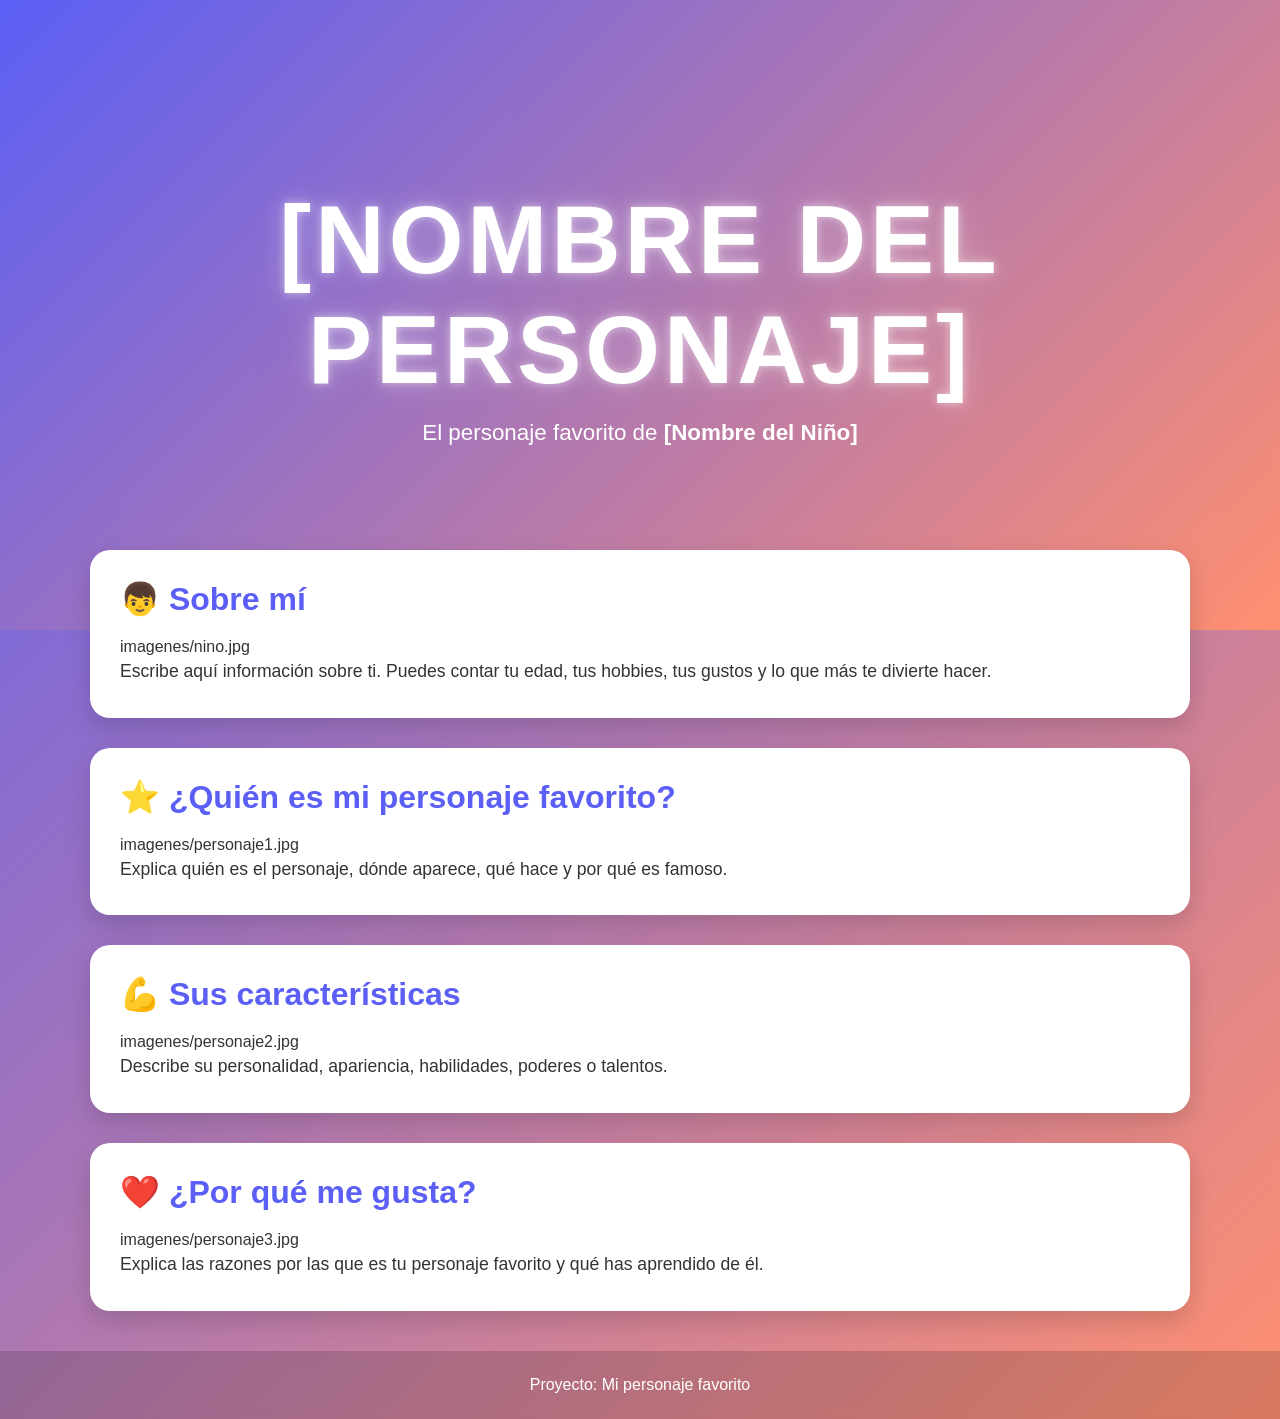
==== docs/personajeFavorito/index.html @ ce6bf5a2 "Automated update" ====
<!DOCTYPE html>
<html lang="es">

<head>
    <meta charset="UTF-8">
    <meta name="viewport" content="width=device-width, initial-scale=1.0">
    <title>[Nombre del Personaje]</title>
    <link rel="stylesheet" href="style.css">
</head>

<body>

    <header class="hero">
        <div class="hero-content">
            <h1>[NOMBRE DEL PERSONAJE]</h1>
            <p>El personaje favorito de <strong>[Nombre del Niño]</strong></p>
        </div>
    </header>

    <main>

        <section class="card">
            <h2>👦 Sobre mí</h2>
            imagenes/nino.jpg

            <p>
                Escribe aquí información sobre ti.
                Puedes contar tu edad, tus hobbies,
                tus gustos y lo que más te divierte hacer.
            </p>
        </section>

        <section class="card">
            <h2>⭐ ¿Quién es mi personaje favorito?</h2>
            imagenes/personaje1.jpg

            <p>
                Explica quién es el personaje, dónde aparece,
                qué hace y por qué es famoso.
            </p>
        </section>

        <section class="card">
            <h2>💪 Sus características</h2>
            imagenes/personaje2.jpg

            <p>
                Describe su personalidad, apariencia,
                habilidades, poderes o talentos.
            </p>
        </section>

        <section class="card">
            <h2>❤️ ¿Por qué me gusta?</h2>
            imagenes/personaje3.jpg

            <p>
                Explica las razones por las que es tu personaje favorito
                y qué has aprendido de él.
            </p>
        </section>

    </main>

    <footer>
        <p>Proyecto: Mi personaje favorito</p>
    </footer>

</body>

</html>
---- docs/personajeFavorito/style.css ----
/*======================================
  PALETA DE COLORES
======================================*/
:root {
    --color-primario: #5b5ff5;
    --color-secundario: #ff8f70;
}

/*======================================
  CONFIGURACIÓN GENERAL
======================================*/
* {
    margin: 0;
    padding: 0;
    box-sizing: border-box;
}

body {
    font-family: "Segoe UI", Arial, sans-serif;

    background: linear-gradient(
        135deg,
        var(--color-primario),
        var(--color-secundario)
    );

    min-height: 100vh;
    color: #333;
}

/*======================================
  HERO
======================================*/
.hero {
    height: 70vh;

    display: flex;
    justify-content: center;
    align-items: center;

    text-align: center;

    background: linear-gradient(
        135deg,
        var(--color-primario),
        var(--color-secundario)
    );

    color: white;
}

.hero-content {
    animation: aparecer 1.5s ease;
}

.hero h1 {
    font-size: clamp(3rem, 8vw, 6rem);
    letter-spacing: 4px;
    text-transform: uppercase;

    text-shadow:
        0 0 10px rgba(255,255,255,.5),
        0 0 30px rgba(255,255,255,.3);

    animation: flotar 3s ease-in-out infinite;
}

.hero p {
    font-size: 1.4rem;
    margin-top: 15px;
}

/*======================================
  CONTENEDOR
======================================*/
main {
    width: 90%;
    max-width: 1100px;

    margin: -80px auto 40px;
}

/*======================================
  TARJETAS
======================================*/
.card {
    background: white;

    margin-bottom: 30px;
    padding: 30px;

    border-radius: 20px;

    box-shadow: 0 10px 25px rgba(0,0,0,.15);

    transition: .3s;
}

.card:hover {
    transform: translateY(-8px);
}

.card h2 {
    color: var(--color-primario);
    margin-bottom: 20px;
    font-size: 2rem;
}

.card img {
    width: 100%;
    max-width: 450px;

    display: block;
    margin: 20px auto;

    border-radius: 15px;

    transition: .4s;
}

.card img:hover {
    transform: scale(1.05);
}

.card p {
    font-size: 1.1rem;
    line-height: 1.8;
}

/*======================================
  FOOTER
======================================*/
footer {
    text-align: center;

    padding: 25px;

    color: white;

    background: rgba(0,0,0,.15);

    backdrop-filter: blur(5px);
}

/*======================================
  ANIMACIONES
======================================*/
@keyframes aparecer {
    from {
        opacity: 0;
        transform: translateY(40px);
    }

    to {
        opacity: 1;
        transform: translateY(0);
    }
}

@keyframes flotar {
    0% {
        transform: translateY(0);
    }

    50% {
        transform: translateY(-10px);
    }

    100% {
        transform: translateY(0);
    }
}

/*======================================
  RESPONSIVE
======================================*/
@media (max-width: 768px) {

    .hero {
        height: 55vh;
    }

    .hero p {
        font-size: 1rem;
    }

    .card {
        padding: 20px;
    }

    .card h2 {
        font-size: 1.5rem;
    }
}
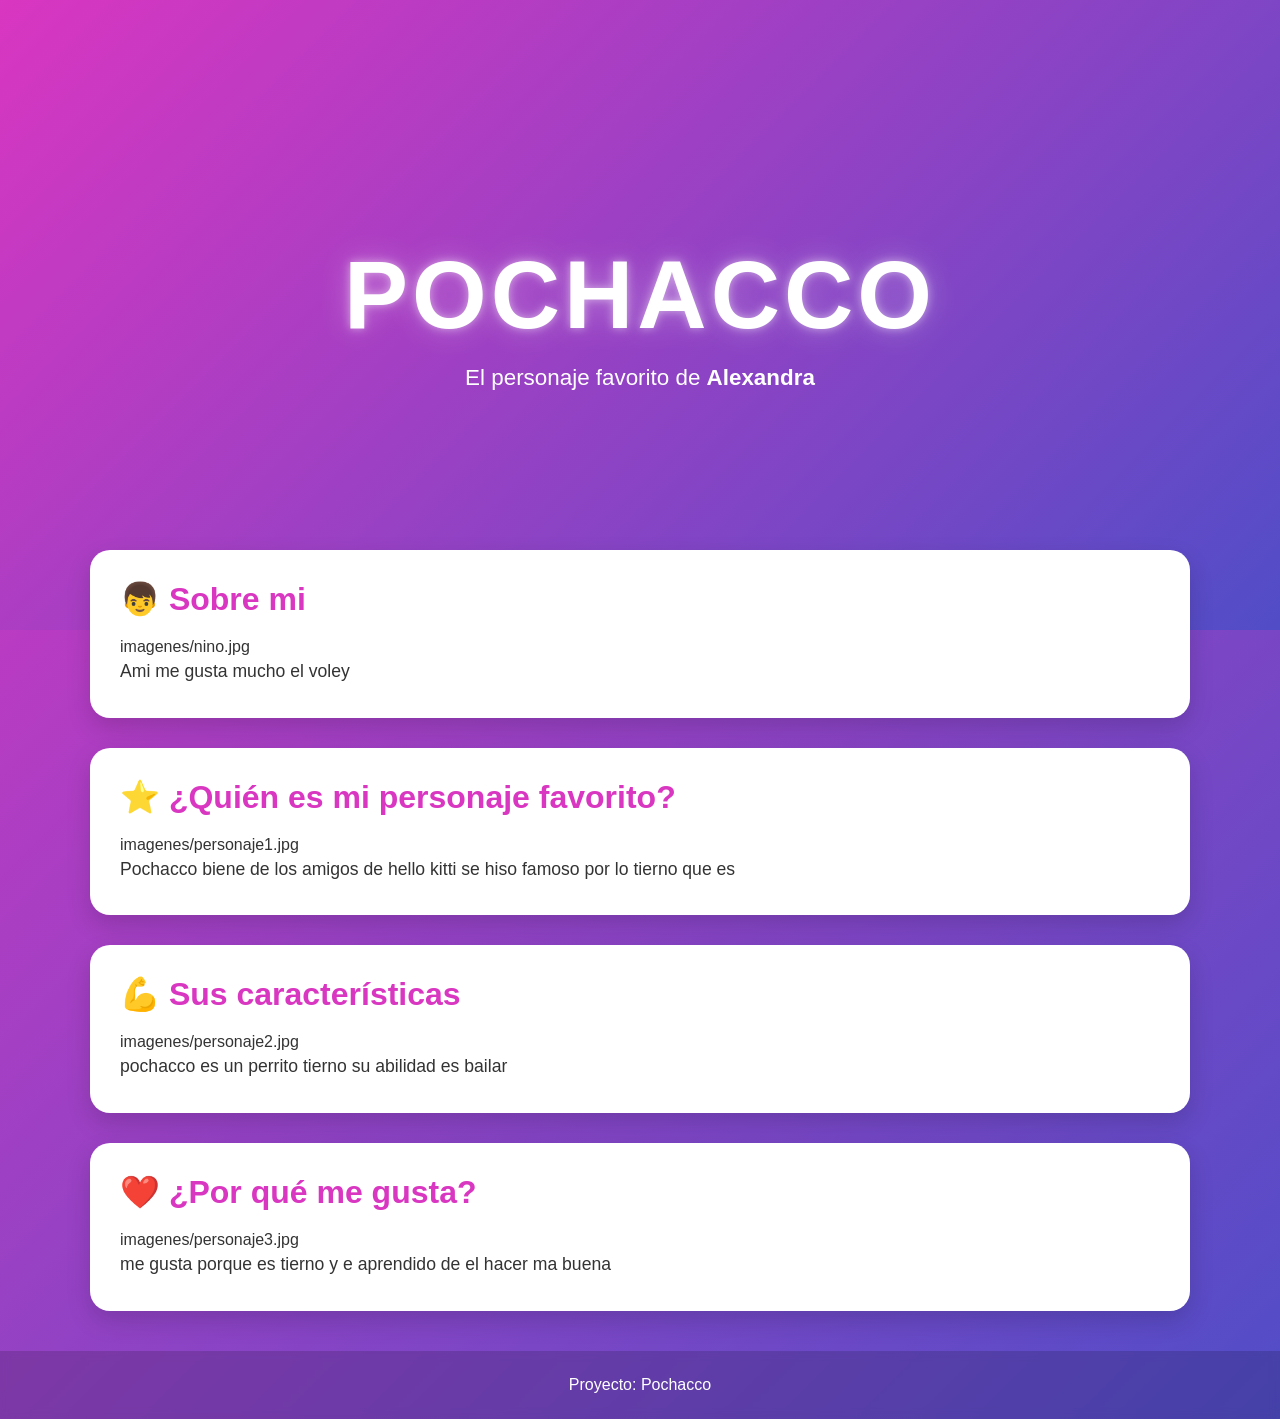
==== commit 4cd0a93d: "pochacco" ====
--- a/docs/personajeFavorito/index.html
+++ b/docs/personajeFavorito/index.html
@@ -4,7 +4,9 @@
 <head>
     <meta charset="UTF-8">
     <meta name="viewport" content="width=device-width, initial-scale=1.0">
-    <title>[Nombre del Personaje]</title>
+    <title>
+    
+    </title>
     <link rel="stylesheet" href="style.css">
 </head>
 
@@ -12,21 +14,19 @@
 
     <header class="hero">
         <div class="hero-content">
-            <h1>[NOMBRE DEL PERSONAJE]</h1>
-            <p>El personaje favorito de <strong>[Nombre del Niño]</strong></p>
+            <h1>Pochacco</h1>
+            <p>El personaje favorito de <strong>Alexandra</strong></p>
         </div>
     </header>
 
     <main>
 
         <section class="card">
-            <h2>👦 Sobre mí</h2>
+            <h2>👦 Sobre mi </h2>
             imagenes/nino.jpg
 
             <p>
-                Escribe aquí información sobre ti.
-                Puedes contar tu edad, tus hobbies,
-                tus gustos y lo que más te divierte hacer.
+                Ami me gusta mucho el voley
             </p>
         </section>
 
@@ -35,8 +35,7 @@
             imagenes/personaje1.jpg
 
             <p>
-                Explica quién es el personaje, dónde aparece,
-                qué hace y por qué es famoso.
+                Pochacco biene de los amigos de hello kitti se hiso famoso por lo tierno que es
             </p>
         </section>
 
@@ -45,8 +44,7 @@
             imagenes/personaje2.jpg
 
             <p>
-                Describe su personalidad, apariencia,
-                habilidades, poderes o talentos.
+                pochacco es un perrito tierno su abilidad es bailar
             </p>
         </section>
 
@@ -55,15 +53,14 @@
             imagenes/personaje3.jpg
 
             <p>
-                Explica las razones por las que es tu personaje favorito
-                y qué has aprendido de él.
+                me gusta porque es tierno y e aprendido de el hacer ma buena 
             </p>
         </section>
 
     </main>
 
     <footer>
-        <p>Proyecto: Mi personaje favorito</p>
+        <p>Proyecto: Pochacco</p>
     </footer>
 
 </body>
--- a/docs/personajeFavorito/style.css
+++ b/docs/personajeFavorito/style.css
@@ -2,8 +2,8 @@
   PALETA DE COLORES
 ======================================*/
 :root {
-    --color-primario: #5b5ff5;
-    --color-secundario: #ff8f70;
+    --color-primario: #d936c1;
+    --color-secundario: #514dc7;
 }
 
 /*======================================
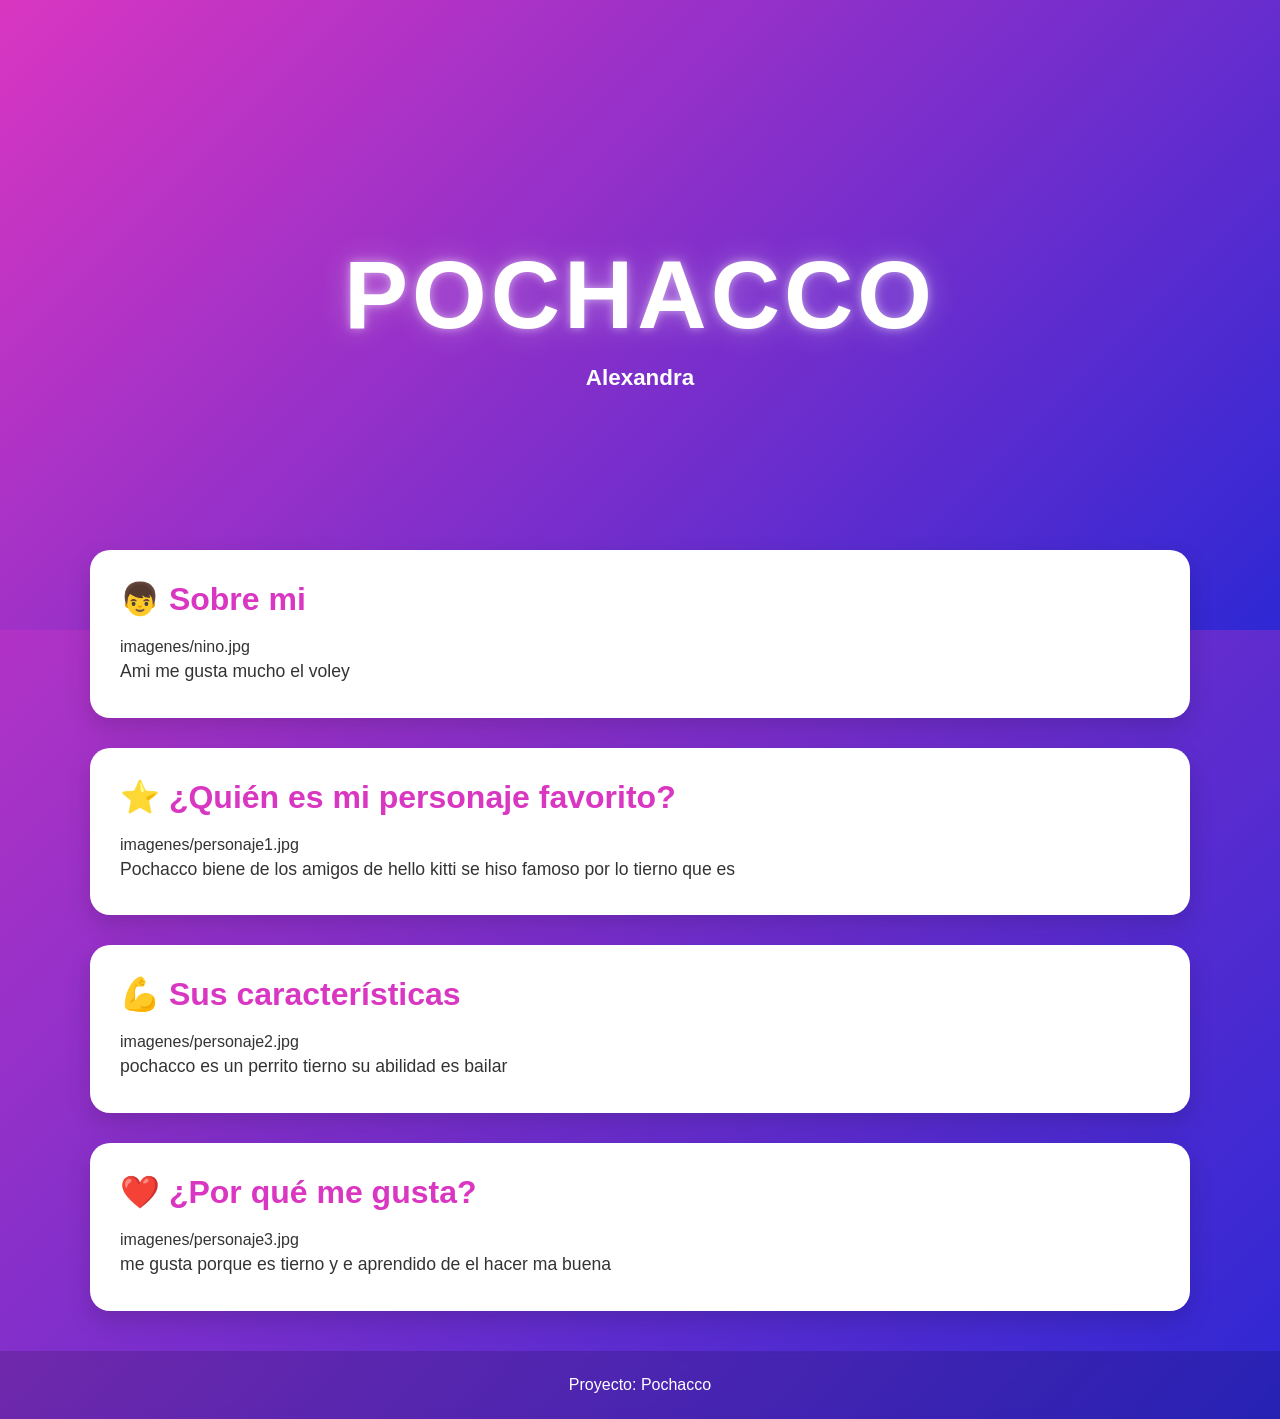
==== commit 8902b6b1: "poki vuelve" ====
--- a/docs/personajeFavorito/index.html
+++ b/docs/personajeFavorito/index.html
@@ -15,7 +15,8 @@
     <header class="hero">
         <div class="hero-content">
             <h1>Pochacco</h1>
-            <p>El personaje favorito de <strong>Alexandra</strong></p>
+            <p>
+                <strong>Alexandra</strong></p>
         </div>
     </header>
 
--- a/docs/personajeFavorito/style.css
+++ b/docs/personajeFavorito/style.css
@@ -3,7 +3,7 @@
 ======================================*/
 :root {
     --color-primario: #d936c1;
-    --color-secundario: #514dc7;
+    --color-secundario: #2e28d4;
 }
 
 /*======================================
